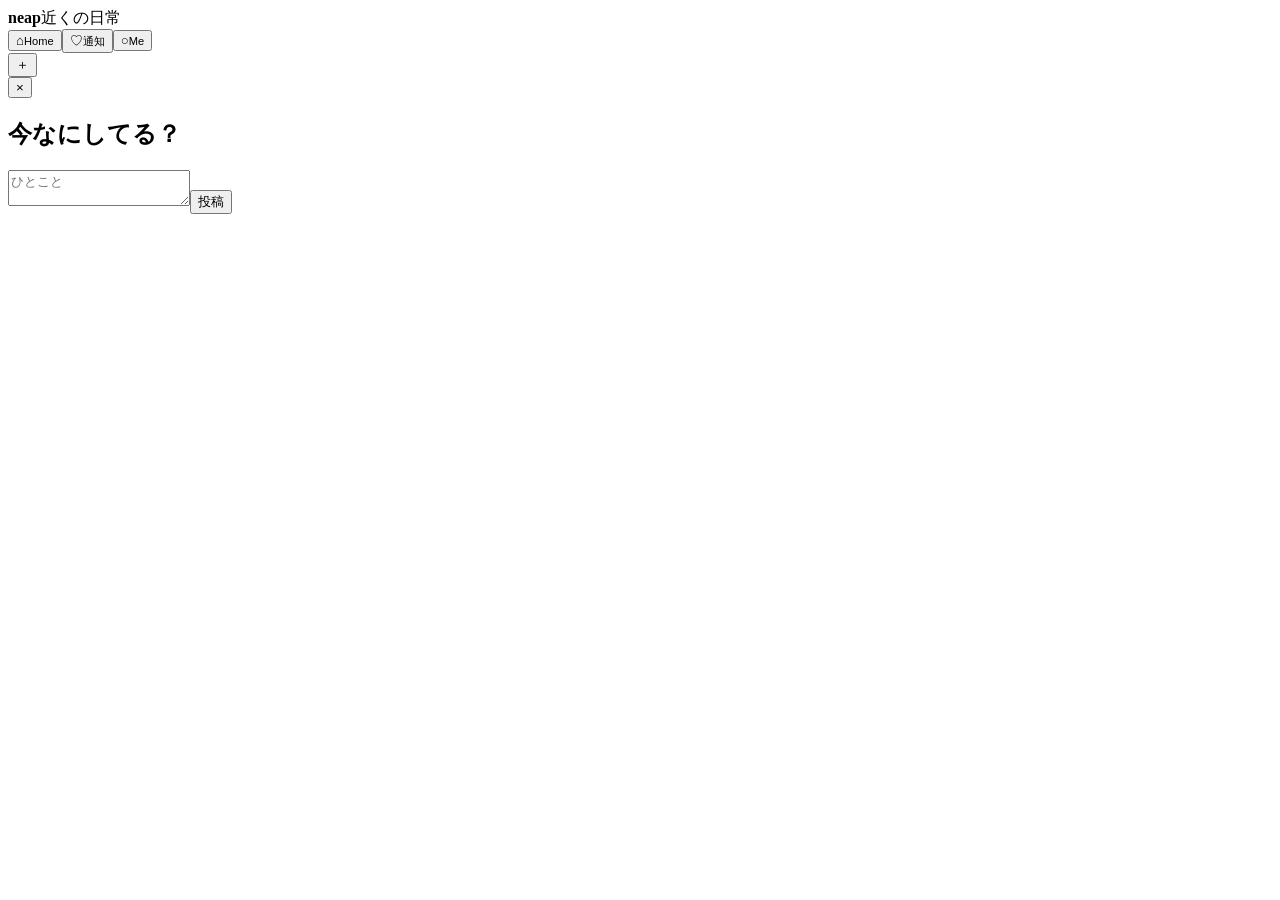
==== preview/index.html @ 174dbda3 "Add clickable mobile prototype preview" ====
<!doctype html><html lang="ja"><head><meta charset="utf-8"><meta name="viewport" content="width=device-width,initial-scale=1"><title>neap</title><link rel="stylesheet" href="style.css"></head><body><div id="app"><header><b>neap</b><span>近くの日常</span></header><main id="feed"></main><nav><button data-tab="home">⌂<small>Home</small></button><button data-tab="notice">♡<small>通知</small></button><button data-tab="me">○<small>Me</small></button></nav><button id="fab">＋</button></div><div id="modal" class="hidden"><div class="sheet"><button id="close">×</button><h2>今なにしてる？</h2><textarea id="text" placeholder="ひとこと"></textarea><button id="post">投稿</button></div></div><script src="app.js"></script></body></html>
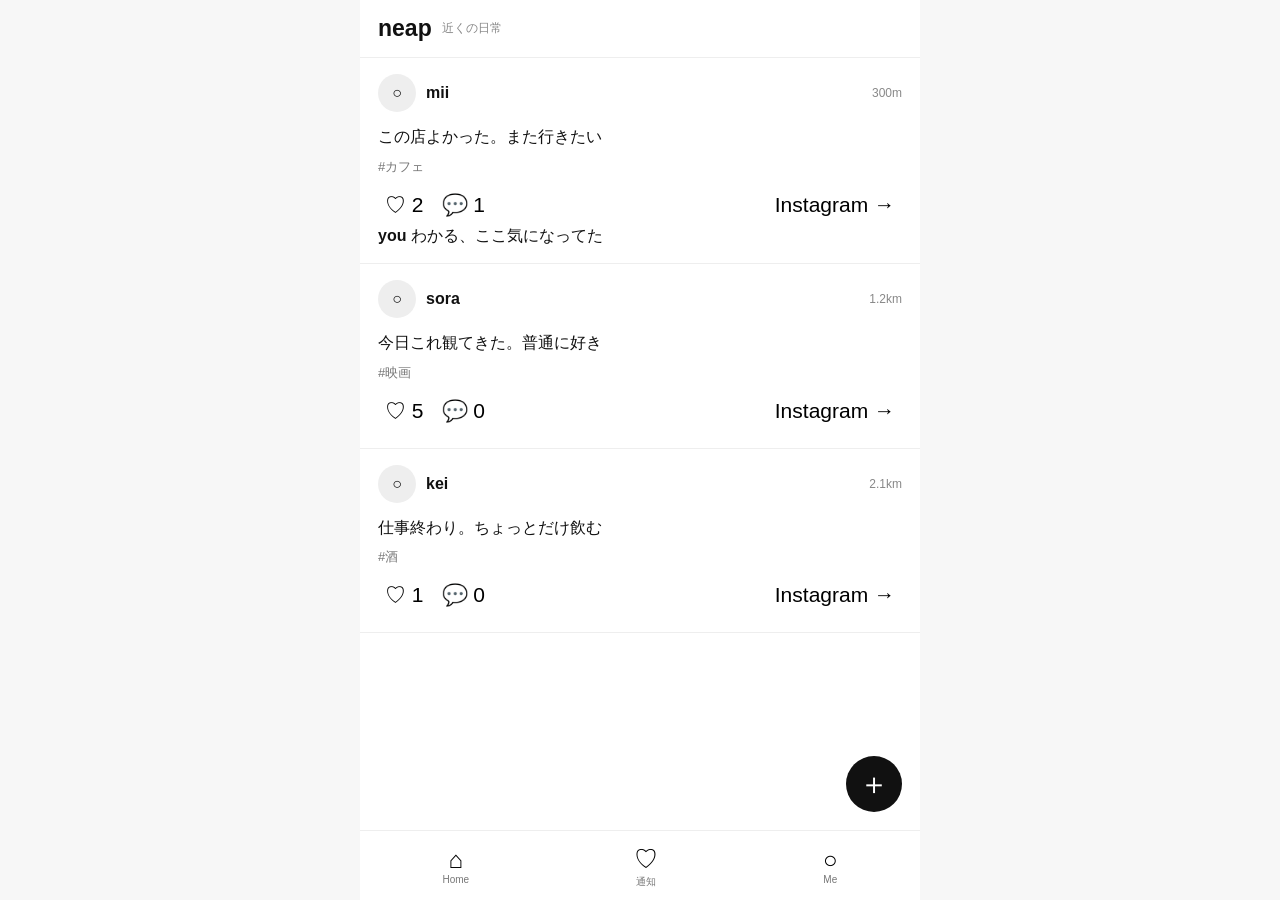
==== commit 571e36fe: "Add photo attachment UI to post composer" ====
--- a/preview/index.html
+++ b/preview/index.html
@@ -1 +1 @@
-<!doctype html><html lang="ja"><head><meta charset="utf-8"><meta name="viewport" content="width=device-width,initial-scale=1"><title>neap</title><link rel="stylesheet" href="style.css"></head><body><div id="app"><header><b>neap</b><span>近くの日常</span></header><main id="feed"></main><nav><button data-tab="home">⌂<small>Home</small></button><button data-tab="notice">♡<small>通知</small></button><button data-tab="me">○<small>Me</small></button></nav><button id="fab">＋</button></div><div id="modal" class="hidden"><div class="sheet"><button id="close">×</button><h2>今なにしてる？</h2><textarea id="text" placeholder="ひとこと"></textarea><button id="post">投稿</button></div></div><script src="app.js"></script></body></html>+<!doctype html><html lang="ja"><head><meta charset="utf-8"><meta name="viewport" content="width=device-width,initial-scale=1"><title>neap</title><link rel="stylesheet" href="style.css"></head><body><div id="app"><header><b>neap</b><span>近くの日常</span></header><main id="feed"></main><nav><button data-tab="home">⌂<small>Home</small></button><button data-tab="notice">♡<small>通知</small></button><button data-tab="me">○<small>Me</small></button></nav><button id="fab">＋</button></div><div id="modal" class="hidden"><div class="sheet"><button id="close">×</button><h2>今なにしてる？</h2><label class="photo">📷 写真を追加<input id="photo" type="file" accept="image/*" capture="environment"></label><img id="photoPreview" class="photoPreview hidden"><textarea id="text" placeholder="ひとこと"></textarea><input id="tag" class="tagInput" placeholder="趣味・場所タグ（任意）"><button id="post">投稿</button></div></div><script src="app.js"></script></body></html>
--- a/preview/style.css
+++ b/preview/style.css
@@ -0,0 +1 @@
+*{box-sizing:border-box}body{margin:0;background:#f7f7f7;font-family:-apple-system,BlinkMacSystemFont,"Helvetica Neue",Arial,sans-serif;color:#111}#app{max-width:560px;margin:auto;background:#fff;min-height:100vh;position:relative;padding-bottom:76px}header{height:58px;border-bottom:1px solid #eee;display:flex;align-items:center;padding:0 18px;gap:10px;position:sticky;top:0;background:#fff;z-index:2}header b{font-size:23px}header span{font-size:12px;color:#888}.post{padding:16px 18px;border-bottom:1px solid #eee}.who{display:flex;align-items:center;gap:10px}.avatar{width:38px;height:38px;border-radius:50%;background:#eee;display:grid;place-items:center}.name{font-weight:700}.meta{margin-left:auto;color:#888;font-size:12px}.body{font-size:16px;margin:13px 0 8px;line-height:1.55}.tag{font-size:13px;color:#777}.actions{display:flex;align-items:center;margin-top:8px;gap:4px}.actions button,nav button{border:0;background:none;cursor:pointer}.actions button{font-size:21px;padding:7px}.insta{margin-left:auto;font-size:13px}.liked{font-weight:800}nav{position:fixed;bottom:0;left:50%;transform:translateX(-50%);width:min(560px,100%);height:70px;background:#fff;border-top:1px solid #eee;display:flex;justify-content:space-around;z-index:3}nav button{font-size:24px;padding:8px 35px}nav small{display:block;font-size:10px;color:#777}#fab{position:fixed;right:max(calc((100vw - 560px)/2 + 18px),18px);bottom:88px;width:56px;height:56px;border:0;border-radius:50%;font-size:30px;background:#111;color:#fff;cursor:pointer;z-index:4}.hidden{display:none!important}#modal{position:fixed;inset:0;background:#0005;z-index:10;display:grid;align-items:end}.sheet{background:#fff;border-radius:22px 22px 0 0;padding:22px;min-height:260px;max-width:560px;width:100%;margin:auto}.sheet h2{margin-top:5px}.sheet textarea{width:100%;height:100px;border:1px solid #ddd;border-radius:12px;padding:12px;font-size:16px;resize:none}.sheet>button:not(#close){width:100%;margin-top:14px;height:46px;border:0;border-radius:12px;background:#111;color:#fff;font-size:16px}.sheet #close{float:right;border:0;background:none;font-size:28px;cursor:pointer}
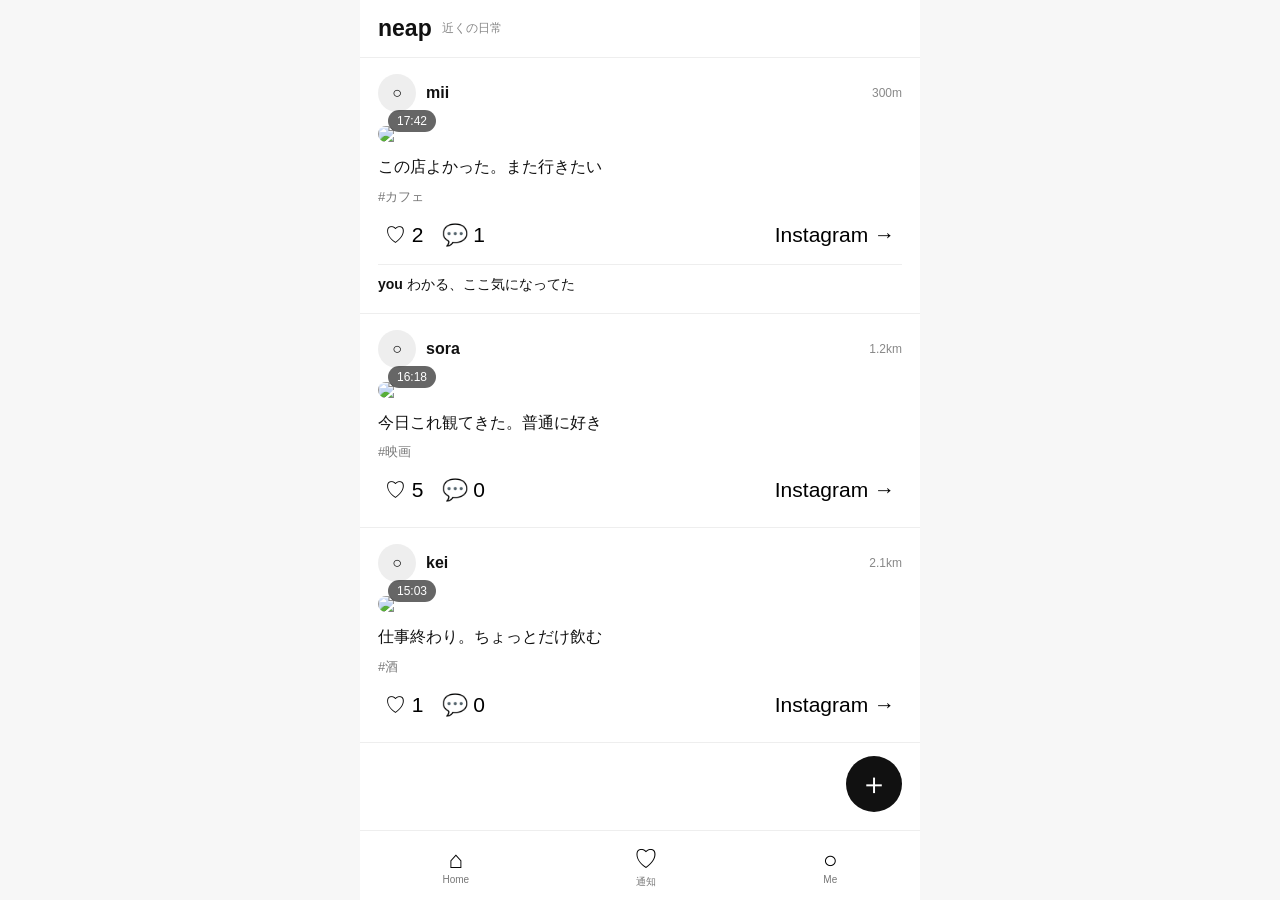
==== commit b2fae459: "Fix mobile photo picker button" ====
--- a/preview/index.html
+++ b/preview/index.html
@@ -1 +1 @@
-<!doctype html><html lang="ja"><head><meta charset="utf-8"><meta name="viewport" content="width=device-width,initial-scale=1"><title>neap</title><link rel="stylesheet" href="style.css"></head><body><div id="app"><header><b>neap</b><span>近くの日常</span></header><main id="feed"></main><nav><button data-tab="home">⌂<small>Home</small></button><button data-tab="notice">♡<small>通知</small></button><button data-tab="me">○<small>Me</small></button></nav><button id="fab">＋</button></div><div id="modal" class="hidden"><div class="sheet"><button id="close">×</button><h2>今なにしてる？</h2><label class="photo">📷 写真を追加<input id="photo" type="file" accept="image/*" capture="environment"></label><img id="photoPreview" class="photoPreview hidden"><textarea id="text" placeholder="ひとこと"></textarea><input id="tag" class="tagInput" placeholder="趣味・場所タグ（任意）"><button id="post">投稿</button></div></div><script src="app.js"></script></body></html>+<!doctype html><html lang="ja"><head><meta charset="utf-8"><meta name="viewport" content="width=device-width,initial-scale=1"><title>neap</title><link rel="stylesheet" href="style.css"></head><body><div id="app"><header><b>neap</b><span>近くの日常</span></header><main id="feed"></main><nav><button data-tab="home">⌂<small>Home</small></button><button data-tab="notice">♡<small>通知</small></button><button data-tab="me">○<small>Me</small></button></nav><button id="fab">＋</button></div><div id="modal" class="hidden"><div class="sheet"><button id="close">×</button><h2>今なにしてる？</h2><button type="button" id="photoButton" class="photo">📷 写真を追加</button><input id="photo" type="file" accept="image/*" capture="environment" hidden><img id="photoPreview" class="photoPreview hidden"><textarea id="text" placeholder="ひとこと"></textarea><input id="tag" class="tagInput" placeholder="趣味・場所タグ（任意）"><button id="post">投稿</button></div></div><script src="app.js"></script></body></html>
--- a/preview/style.css
+++ b/preview/style.css
@@ -1 +1 @@
-*{box-sizing:border-box}body{margin:0;background:#f7f7f7;font-family:-apple-system,BlinkMacSystemFont,"Helvetica Neue",Arial,sans-serif;color:#111}#app{max-width:560px;margin:auto;background:#fff;min-height:100vh;position:relative;padding-bottom:76px}header{height:58px;border-bottom:1px solid #eee;display:flex;align-items:center;padding:0 18px;gap:10px;position:sticky;top:0;background:#fff;z-index:2}header b{font-size:23px}header span{font-size:12px;color:#888}.post{padding:16px 18px;border-bottom:1px solid #eee}.who{display:flex;align-items:center;gap:10px}.avatar{width:38px;height:38px;border-radius:50%;background:#eee;display:grid;place-items:center}.name{font-weight:700}.meta{margin-left:auto;color:#888;font-size:12px}.body{font-size:16px;margin:13px 0 8px;line-height:1.55}.tag{font-size:13px;color:#777}.actions{display:flex;align-items:center;margin-top:8px;gap:4px}.actions button,nav button{border:0;background:none;cursor:pointer}.actions button{font-size:21px;padding:7px}.insta{margin-left:auto;font-size:13px}.liked{font-weight:800}nav{position:fixed;bottom:0;left:50%;transform:translateX(-50%);width:min(560px,100%);height:70px;background:#fff;border-top:1px solid #eee;display:flex;justify-content:space-around;z-index:3}nav button{font-size:24px;padding:8px 35px}nav small{display:block;font-size:10px;color:#777}#fab{position:fixed;right:max(calc((100vw - 560px)/2 + 18px),18px);bottom:88px;width:56px;height:56px;border:0;border-radius:50%;font-size:30px;background:#111;color:#fff;cursor:pointer;z-index:4}.hidden{display:none!important}#modal{position:fixed;inset:0;background:#0005;z-index:10;display:grid;align-items:end}.sheet{background:#fff;border-radius:22px 22px 0 0;padding:22px;min-height:260px;max-width:560px;width:100%;margin:auto}.sheet h2{margin-top:5px}.sheet textarea{width:100%;height:100px;border:1px solid #ddd;border-radius:12px;padding:12px;font-size:16px;resize:none}.sheet>button:not(#close){width:100%;margin-top:14px;height:46px;border:0;border-radius:12px;background:#111;color:#fff;font-size:16px}.sheet #close{float:right;border:0;background:none;font-size:28px;cursor:pointer}+*{box-sizing:border-box}body{margin:0;background:#f7f7f7;font-family:-apple-system,BlinkMacSystemFont,"Helvetica Neue",Arial,sans-serif;color:#111}#app{max-width:560px;margin:auto;background:#fff;min-height:100vh;position:relative;padding-bottom:76px}header{height:58px;border-bottom:1px solid #eee;display:flex;align-items:center;padding:0 18px;gap:10px;position:sticky;top:0;background:#fff;z-index:2}header b{font-size:23px}header span{font-size:12px;color:#888}.post{padding:16px 18px;border-bottom:1px solid #eee}.who{display:flex;align-items:center;gap:10px}.avatar{width:38px;height:38px;border-radius:50%;background:#eee;display:grid;place-items:center}.name{font-weight:700}.meta{margin-left:auto;color:#888;font-size:12px}.body{font-size:16px;margin:13px 0 8px;line-height:1.55}.tag{font-size:13px;color:#777}.actions{display:flex;align-items:center;margin-top:8px;gap:4px}.actions button,nav button{border:0;background:none;cursor:pointer}.actions button{font-size:21px;padding:7px}.insta{margin-left:auto;font-size:13px}.liked{font-weight:800}nav{position:fixed;bottom:0;left:50%;transform:translateX(-50%);width:min(560px,100%);height:70px;background:#fff;border-top:1px solid #eee;display:flex;justify-content:space-around;z-index:3}nav button{font-size:24px;padding:8px 35px}nav small{display:block;font-size:10px;color:#777}#fab{position:fixed;right:max(calc((100vw - 560px)/2 + 18px),18px);bottom:88px;width:56px;height:56px;border:0;border-radius:50%;font-size:30px;background:#111;color:#fff;cursor:pointer;z-index:4}.hidden{display:none!important}#modal{position:fixed;inset:0;background:#0005;z-index:10;display:grid;align-items:end}.sheet{background:#fff;border-radius:22px 22px 0 0;padding:22px;min-height:260px;max-width:560px;width:100%;margin:auto}.sheet h2{margin-top:5px}.sheet textarea{width:100%;height:100px;border:1px solid #ddd;border-radius:12px;padding:12px;font-size:16px;resize:none}.sheet>button:not(#close){width:100%;margin-top:14px;height:46px;border:0;border-radius:12px;background:#111;color:#fff;font-size:16px}.sheet #close{float:right;border:0;background:none;font-size:28px;cursor:pointer}.photo{display:block;border:1px dashed #bbb;border-radius:12px;padding:14px;text-align:center;cursor:pointer;margin:12px 0}.photo input{display:none}.photoPreview{width:100%;max-height:280px;object-fit:cover;border-radius:12px;margin-bottom:12px}.tagInput{width:100%;height:44px;border:1px solid #ddd;border-radius:12px;padding:10px;font-size:16px;margin-top:10px}.hidden{display:none!important}.postImage{width:100%;max-height:420px;object-fit:cover;border-radius:14px;margin-top:14px}.comments{border-top:1px solid #eee;margin-top:8px;padding-top:8px;font-size:14px;line-height:1.7}.photoWrap{position:relative;margin-top:14px}.photoWrap .postImage{margin-top:0;display:block}.photoTime{position:absolute;left:10px;bottom:10px;background:#0009;color:#fff;border-radius:999px;padding:4px 9px;font-size:12px}
